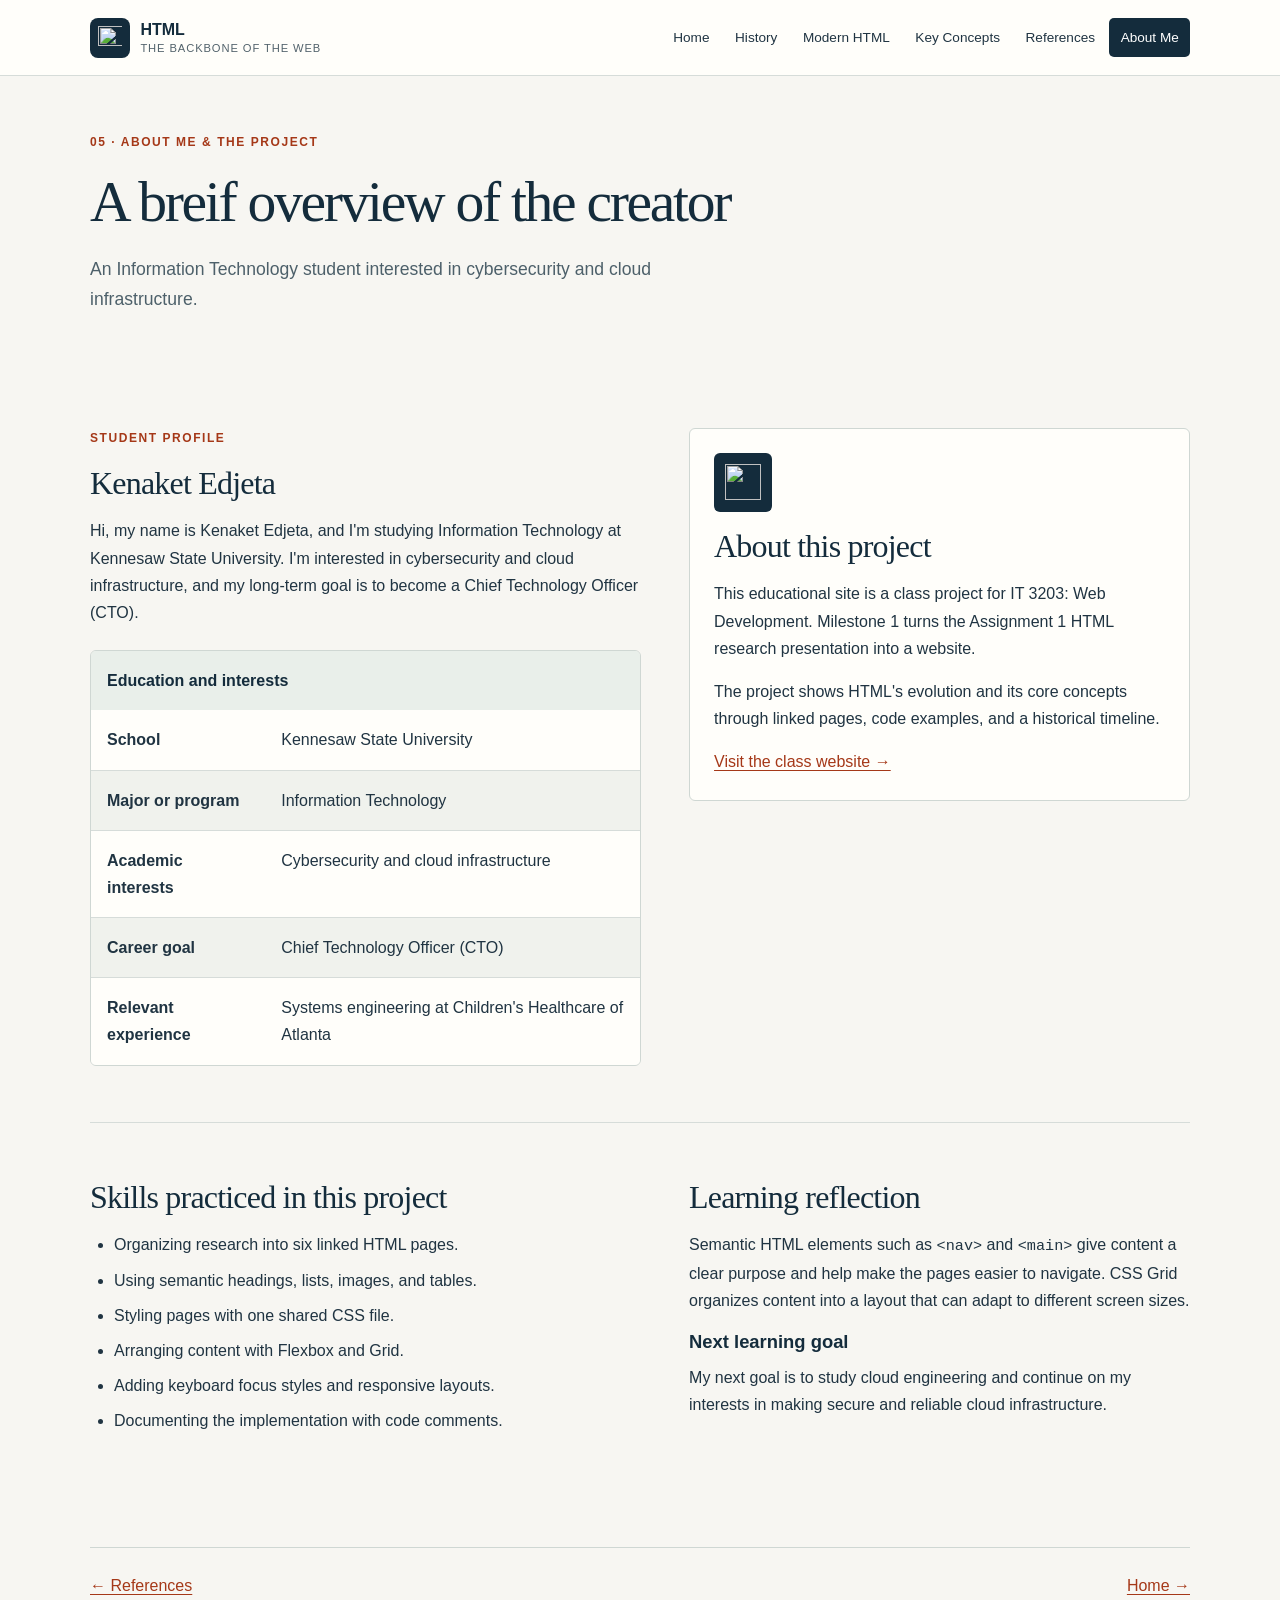
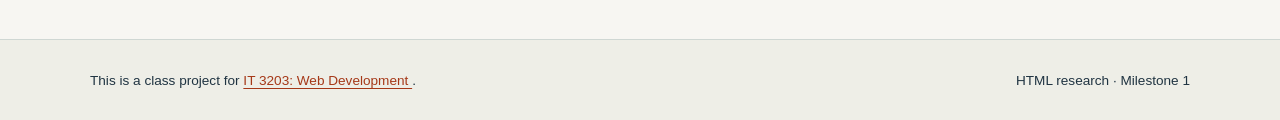
==== about.html @ 59827b37 "Add files via upload" ====
<!DOCTYPE html>
<html lang="en">
<head>
  <meta charset="UTF-8">
  <meta name="viewport" content="width=device-width, initial-scale=1.0">
  <meta name="description" content="Meet Kenaket Edjeta, an Information Technology student at Kennesaw State University interested in cybersecurity and cloud infrastructure.">
  <title>About Me | HTML: The Backbone of the Web</title>

  <!-- The css for all pages. -->
  <link rel="stylesheet" href="styles.css">
</head>
<body>
  <!-- Keyboard users can jump past the repeated menu. -->
  <a class="skip-link" href="#main-content">Skip to main content</a>

  <header class="site-header">
    <div class="container header-inner">
      <a class="brand" href="index.html">
        <img src="images/code.png" width="40" height="40" alt="">
        <span>HTML<small>The backbone of the web</small></span>
      </a>

      <!-- The same menu appears on every page. -->
      <nav aria-label="Main navigation">
        <ul class="nav-list">
          <li><a href="index.html">Home</a></li>
          <li><a href="history.html">History</a></li>
          <li><a href="modern.html">Modern HTML</a></li>
          <li><a href="concepts.html">Key Concepts</a></li>
          <li><a href="references.html">References</a></li>
          <li><a href="about.html" aria-current="page">About Me</a></li>
        </ul>
      </nav>
    </div>
  </header>

  <main id="main-content" class="container" tabindex="-1">
    <header class="page-heading">
      <p class="eyebrow">05 &middot; About me &amp; the project</p>
      <h1>A breif overview of the creator</h1>
      <p class="lead">
        An Information Technology student interested in cybersecurity
        and cloud infrastructure.
      </p>
    </header>

    <section class="section two-column" aria-labelledby="profile-title">
      <div>
        <p class="eyebrow">Student profile</p>

        <h2 id="profile-title">Kenaket Edjeta</h2>
        <p>
          Hi, my name is Kenaket Edjeta, and I'm studying Information Technology
          at Kennesaw State University. I'm interested in
          cybersecurity and cloud infrastructure, and my long-term goal
          is to become a Chief Technology Officer (CTO).
        </p>

        <div class="table-wrap">
          <table>
            <caption>Education and interests</caption>
            <tbody>
              <tr>
                <th scope="row">School</th>
                <td>Kennesaw State University</td>
              </tr>
              <tr>
                <th scope="row">Major or program</th>
                <td>Information Technology</td>
              </tr>
              <tr>
                <th scope="row">Academic interests</th>
                <td>Cybersecurity and cloud infrastructure</td>
              </tr>
              <tr>
                <th scope="row">Career goal</th>
                <td>Chief Technology Officer (CTO)</td>
              </tr>
              <tr>
                <th scope="row">Relevant experience</th>
                <td>
                  Systems engineering at Children's Healthcare of Atlanta
                </td>
              </tr>
            </tbody>
          </table>
        </div>
      </div>

      <aside class="panel" aria-labelledby="project-title">
        <span class="icon-box">
          <img src="images/code.png" width="36" height="36" alt="">
        </span>

        <h2 id="project-title">About this project</h2>
        <p>
          This educational site is a class project for IT 3203:
          Web Development. Milestone 1 turns the Assignment 1 HTML
          research presentation into a website.
        </p>
        <p>
          The project shows HTML's evolution and its core concepts
          through linked pages, code examples, and a historical timeline.
        </p>
        <p>
          <a href="https://ksuweb.github.io/IT3203/">
            Visit the class website &rarr;
          </a>
        </p>
      </aside>
    </section>

    <section class="section two-column" aria-labelledby="skills-title">
      <div>
        <h2 id="skills-title">Skills practiced in this project</h2>
        <ul>
          <li>Organizing research into six linked HTML pages.</li>
          <li>Using semantic headings, lists, images, and tables.</li>
          <li>Styling pages with one shared CSS file.</li>
          <li>Arranging content with Flexbox and Grid.</li>
          <li>Adding keyboard focus styles and responsive layouts.</li>
          <li>Documenting the implementation with code comments.</li>
        </ul>
      </div>

      <div>
        <h2>Learning reflection</h2>

        <p>
          Semantic HTML elements such as <code>&lt;nav&gt;</code> and
          <code>&lt;main&gt;</code> give content a clear purpose and help
          make the pages easier to navigate. CSS Grid organizes content into
          a layout that can adapt to different screen sizes.
        </p>

        <h3>Next learning goal</h3>
        <p>
          My next goal is to study cloud engineering and continue on my
          interests in making secure and reliable cloud infrastructure.
        </p>
      </div>
    </section>

    <nav class="page-next" aria-label="Page sequence">
      <a href="references.html">&larr; References</a>
      <a href="index.html">Home &rarr;</a>
    </nav>
  </main>

  <!-- Class project course link. -->
  <footer class="site-footer">
    <div class="container footer-inner">
      <p>
        This is a class project for
        <a href="https://ksuweb.github.io/IT3203/">
          IT 3203: Web Development
        </a>.
      </p>
      <p>HTML research &middot; Milestone 1</p>
    </div>
  </footer>
</body>
</html>
---- styles.css ----
* {
  box-sizing: border-box;
}

body {
  margin: 0;
  background: #f7f6f2;
  color: #203442;
  font-family: Arial, Helvetica, sans-serif;
  font-size: 1rem;
  line-height: 1.7;
}

h1, h2, h3, p, figure {
  margin-top: 0;
}

h1, h2, h3 {
  color: #142c3c;
  line-height: 1.15;
}

h1, h2 {
  font-family: Georgia, "Times New Roman", serif;
  font-weight: 400;
}

h1 {
  margin-bottom: 1.25rem;
  font-size: clamp(2.4rem, 5vw, 4.5rem);
  letter-spacing: -0.04em;
}

h2 {
  margin-bottom: 1rem;
  font-size: 2rem;
  letter-spacing: -0.025em;
}

h3 {
  margin-bottom: 0.75rem;
  font-size: 1.15rem;
}

a {
  color: #a53818;
  text-underline-offset: 0.2em;
}

/* Hover and keyboard-focus states make links easier to identify. */
a:hover {
  color: #173e47;
  text-decoration-thickness: 2px;
}

a:focus-visible, summary:focus-visible, [tabindex]:focus-visible {
  outline: 3px solid #a53818;
  outline-offset: 5px;
}

img {
  display: block;
  max-width: 100%;
  height: auto;
}

ul, ol {
  padding-left: 1.5rem;
}

li {
  margin-bottom: 0.5rem;
}

code, pre {
  font-family: Consolas, "Courier New", monospace;
}

code {
  font-size: 0.95em;
  overflow-wrap: anywhere;
}

pre {
  margin: 0;
  padding: 1.5rem;
  overflow-x: auto;
  color: #f6f3e9;
  background: #142c3c;
  font-size: 0.9rem;
  line-height: 1.7;
}

pre code {
  overflow-wrap: normal;
}

figcaption {
  padding-top: 0.75rem;
  color: #53636c;
  font-size: 0.85rem;
}

/* CLASS selectors style reusable parts, such as containers and buttons. */
.container {
  width: min(1100px, calc(100% - 3rem));
  margin: 0 auto;
}

.site-header {
  background: #fffefa;
  border-bottom: 1px solid #d6dcd9;
}

/* Flexbox keeps the brand and navigation aligned and allows wrapping. */
.header-inner, .brand, .nav-list, .actions, .footer-inner {
  display: flex;
  align-items: center;
  flex-wrap: wrap;
}

.header-inner {
  justify-content: space-between;
  gap: 1rem;
  padding-top: 1.1rem;
  padding-bottom: 1.1rem;
}

.brand {
  gap: 0.65rem;
  color: #142c3c;
  font-weight: 700;
  text-decoration: none;
  line-height: 1.3;
}

.brand img {
  width: 40px;
  padding: 8px;
  background: #142c3c;
  border-radius: 8px;
}

.brand small {
  display: block;
  color: #53636c;
  font-size: 0.7rem;
  font-weight: 400;
  letter-spacing: 0.08em;
  text-transform: uppercase;
}

.nav-list {
  gap: 0.2rem;
  margin: 0;
  padding: 0;
  list-style: none;
}

.nav-list li {
  margin: 0;
}

.nav-list a {
  display: block;
  padding: 0.5rem 0.7rem;
  border-radius: 5px;
  color: #203442;
  font-size: 0.85rem;
  text-decoration: none;
}

.nav-list a:hover {
  background: #edf0ec;
}

.nav-list a[aria-current="page"] {
  background: #142c3c;
  color: #fff;
}

.skip-link {
  position: absolute;
  top: -100px;
  left: 1rem;
  z-index: 10;
  padding: 0.6rem 1rem;
  background: #fff;
}

.skip-link:focus {
  top: 0.5rem;
}

/* Grid provides the main two-column layouts. */
.hero, .two-column {
  display: grid;
  grid-template-columns: 1.1fr 1fr;
  align-items: center;
  gap: 3rem;
}

.hero {
  padding-top: 4.5rem;
  padding-bottom: 4rem;
}

.eyebrow {
  margin-bottom: 1rem;
  color: #a53818;
  font-size: 0.75rem;
  font-weight: 700;
  letter-spacing: 0.13em;
  text-transform: uppercase;
}

.lead {
  max-width: 65ch;
  color: #4d606a;
  font-size: 1.1rem;
}

.actions {
  gap: 1rem;
  margin-top: 1.75rem;
}

.button {
  display: inline-block;
  padding: 0.7rem 1.1rem;
  border: 1px solid #a53818;
  border-radius: 5px;
  background: #a53818;
  color: #fff;
  font-weight: 700;
  text-decoration: none;
}

.button:hover {
  border-color: #142c3c;
  background: #142c3c;
  color: #fff;
}

.code-window {
  min-width: 0;
  overflow: hidden;
  border: 1px solid #203442;
  border-radius: 10px;
  background: #142c3c;
  box-shadow: 10px 10px 0 #e7e5dd;
}

.code-title {
  margin: 0;
  padding: 0.8rem 1.5rem;
  border-bottom: 1px solid #3b515e;
  color: #e8cbae;
  font-family: Consolas, "Courier New", monospace;
  font-size: 0.8rem;
}

.code-window figcaption {
  padding: 0.85rem 1.5rem;
  border-top: 1px solid #3b515e;
  color: #c6d5d9;
}

.milestones {
  display: grid;
  grid-template-columns: repeat(4, 1fr);
  margin: 0;
  padding: 1.6rem 0;
  border-top: 1px solid #cfd7d3;
  border-bottom: 1px solid #cfd7d3;
  list-style: none;
}

.milestones li {
  margin: 0;
  padding: 0 1rem;
  border-right: 1px solid #cfd7d3;
  color: #53636c;
  font-size: 0.85rem;
}

.milestones li:last-child {
  border-right: 0;
}

.milestones strong {
  display: block;
  color: #142c3c;
  font-family: Georgia, "Times New Roman", serif;
  font-size: 1.65rem;
  font-weight: 400;
}

.section {
  padding-top: 3.5rem;
  padding-bottom: 3.5rem;
}

.section + .section {
  border-top: 1px solid #d6dcd9;
}

.section-heading {
  max-width: 65ch;
  margin-bottom: 2rem;
}

.contents-list {
  display: grid;
  grid-template-columns: 1fr 1fr;
  gap: 0 2rem;
  margin: 0;
  padding: 0;
  list-style: none;
}

.contents-list li {
  margin: 0;
  border-top: 1px solid #cfd7d3;
}

.contents-list a {
  display: grid;
  grid-template-columns: 2rem 1fr auto;
  gap: 0.8rem;
  padding: 1.2rem 0.5rem;
  color: #142c3c;
  text-decoration: none;
}

.contents-list a:hover {
  background: #eeede5;
}

.contents-list strong, .contents-list small {
  display: block;
}

.contents-list small {
  color: #53636c;
  font-size: 0.85rem;
}

.number {
  color: #a53818;
  font-family: Consolas, "Courier New", monospace;
  font-size: 0.8rem;
}

.term-list {
  display: flex;
  flex-wrap: wrap;
  gap: 0.6rem;
  margin: 1.2rem 0 0;
  padding: 0;
  list-style: none;
}

.term-list li {
  margin: 0;
}

.term-list a {
  display: block;
  padding: 0.35rem 0.8rem;
  border: 1px solid #c5cec9;
  border-radius: 4px;
  background: #fffefa;
  color: #203442;
  font-size: 0.85rem;
  text-decoration: none;
}

.term-list a:hover {
  background: #e6ede8;
}

.page-heading {
  max-width: 850px;
  padding-top: 3.5rem;
  padding-bottom: 2.5rem;
}

.page-heading h1 {
  font-size: clamp(2.5rem, 4.5vw, 3.8rem);
}

.two-column {
  align-items: start;
}

.portrait {
  max-width: 240px;
  margin: 0 auto;
}

.portrait img {
  border: 1px solid #cfd7d3;
  border-radius: 8px;
}

.note {
  margin-top: 1.5rem;
  padding: 1.25rem 1.5rem;
  border-left: 4px solid #22615b;
  background: #e9efea;
}

.note p:last-child, .panel p:last-child {
  margin-bottom: 0;
}

.table-wrap {
  overflow-x: auto;
  margin-top: 1.5rem;
  border: 1px solid #cfd7d3;
  border-radius: 6px;
}

table {
  width: 100%;
  border-collapse: collapse;
  background: #fffefa;
  text-align: left;
}

caption {
  padding: 1rem;
  background: #e9efea;
  color: #142c3c;
  font-weight: 700;
  text-align: left;
}

th, td {
  padding: 1rem;
  border-bottom: 1px solid #d6dcd9;
  vertical-align: top;
}

thead {
  background: #142c3c;
  color: #fff;
}

tbody tr:nth-child(even) {
  background: #f0f2ed;
}

tbody tr:last-child th, tbody tr:last-child td {
  border-bottom: 0;
}

.panel-grid, .concept-grid {
  display: grid;
  grid-template-columns: repeat(2, minmax(0, 1fr));
  gap: 1.25rem;
}

.panel, .concept {
  min-width: 0;
  padding: 1.5rem;
  border: 1px solid #cfd7d3;
  border-radius: 6px;
  background: #fffefa;
}

.icon-box {
  display: inline-block;
  margin-bottom: 1rem;
  padding: 0.7rem;
  border-radius: 6px;
  background: #142c3c;
}

.icon-box img {
  width: 36px;
  height: 36px;
}

.concept {
  scroll-margin-top: 1rem;
}

.concept code, .example {
  color: #87371e;
}

.concept .number {
  display: block;
  margin-bottom: 0.7rem;
}

.source-note {
  margin-top: 1.5rem;
  color: #53636c;
  font-size: 0.85rem;
}

.reference-list li {
  margin-bottom: 1.5rem;
  padding-left: 0.4rem;
  overflow-wrap: anywhere;
}

.reference-list p {
  margin: 0.3rem 0 0;
  color: #53636c;
}

.page-next {
  display: flex;
  justify-content: space-between;
  flex-wrap: wrap;
  gap: 1rem;
  margin: 2.5rem 0;
  padding-top: 1.5rem;
  border-top: 1px solid #cfd7d3;
}

.site-footer {
  margin-top: 1.5rem;
  padding: 1.8rem 0;
  border-top: 1px solid #cfd7d3;
  background: #eeeee7;
  font-size: 0.85rem;
}

.footer-inner {
  justify-content: space-between;
  gap: 0.75rem;
}

.footer-inner p {
  margin: 0;
}

/* ID selector: uniquely styles the homepage introduction. */
#home-intro h1 span {
  color: #a53818;
}

/* A single breakpoint stacks columns and keeps navigation visible on phones. */
@media (max-width: 760px) {
  .container {
    width: calc(100% - 2rem);
  }

  .header-inner {
    align-items: flex-start;
  }

  .header-inner nav {
    width: 100%;
  }

  .nav-list {
    gap: 0.15rem;
  }

  .nav-list a {
    padding: 0.5rem 0.6rem;
  }

  .hero, .two-column, .contents-list, .panel-grid, .concept-grid {
    grid-template-columns: 1fr;
    gap: 1.5rem;
  }

  .hero, .page-heading {
    padding-top: 2.5rem;
  }

  .hero, .section {
    padding-bottom: 2.5rem;
  }

  .milestones {
    grid-template-columns: repeat(2, 1fr);
    gap: 1.25rem 0;
  }

  .milestones li:nth-child(2) {
    border-right: 0;
  }

  .portrait {
    margin-left: 0;
  }

  th, td {
    padding: 0.7rem;
  }
}
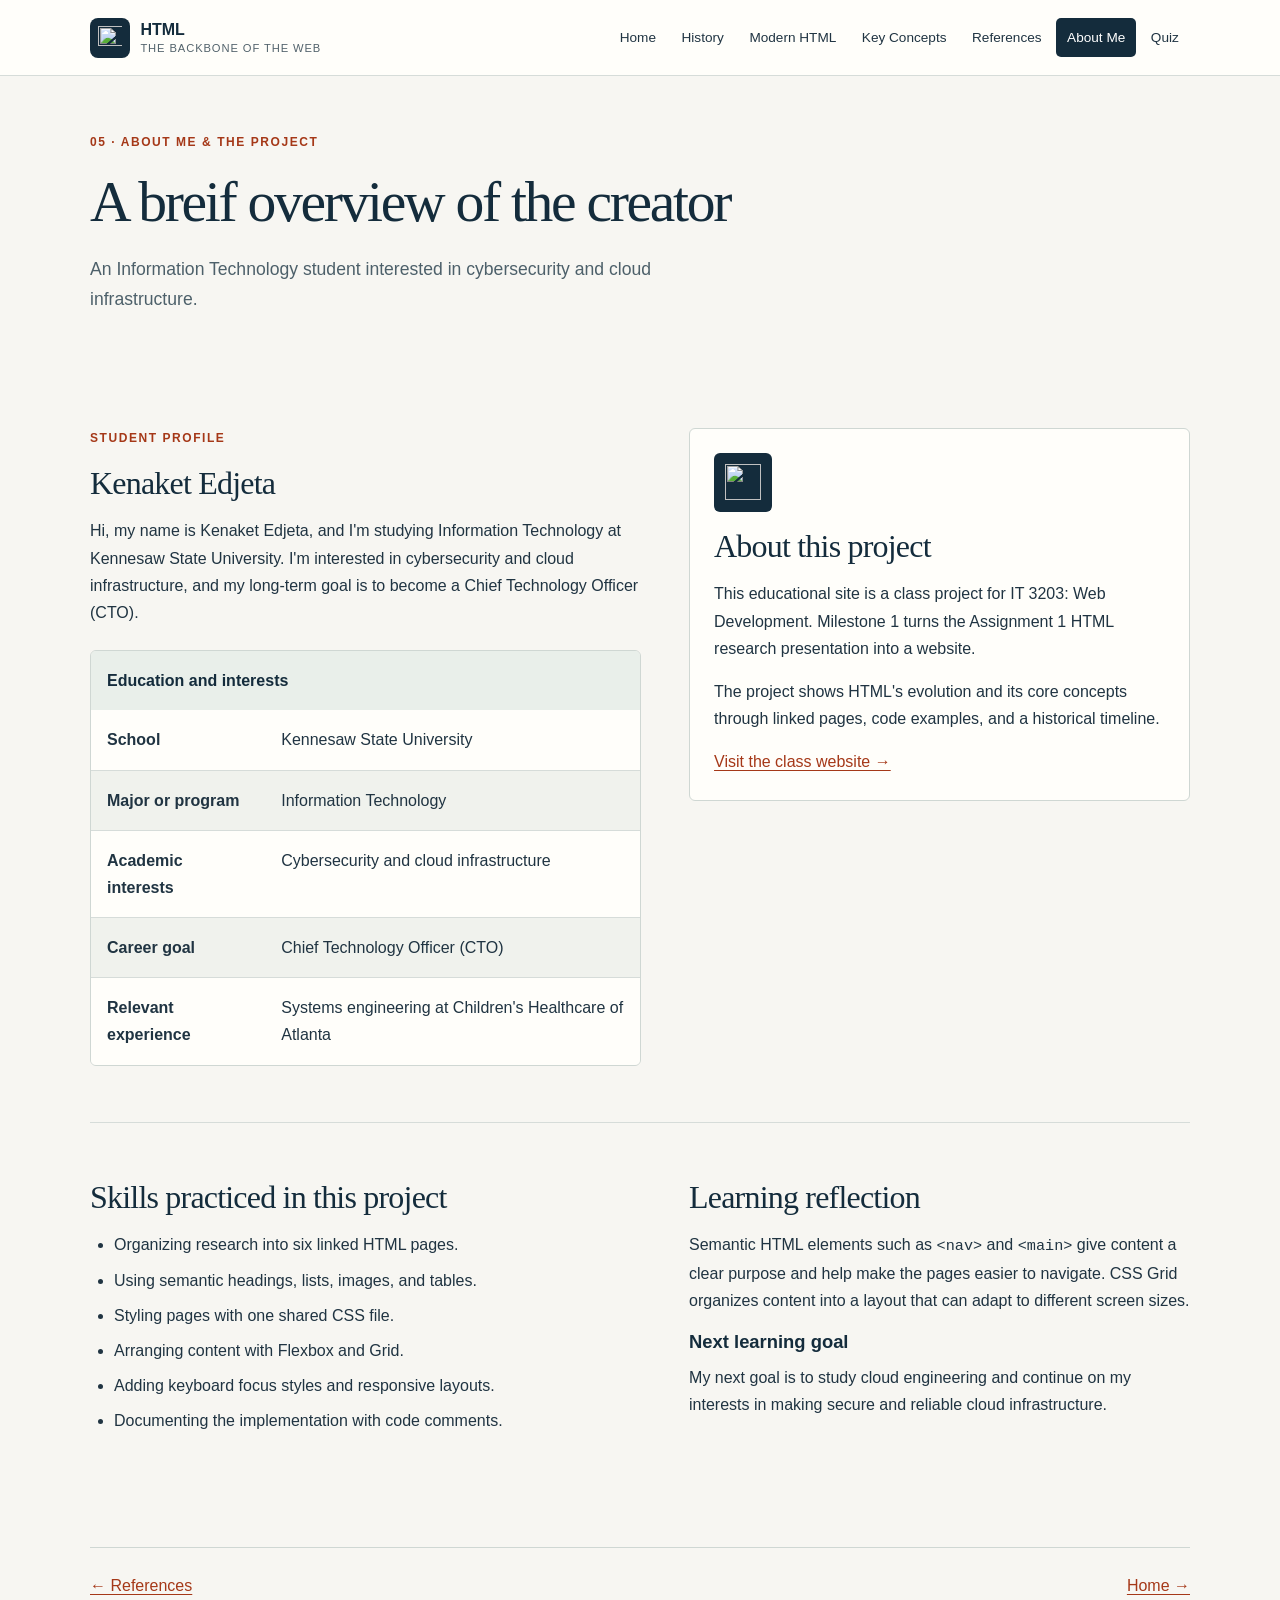
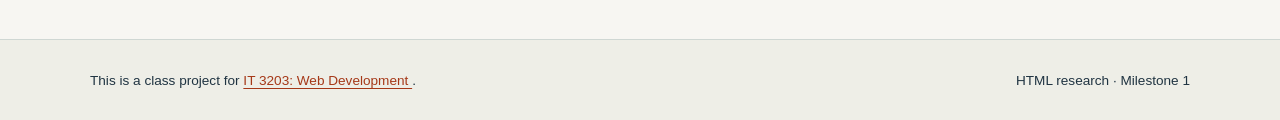
==== commit 5ca0041c: "Add quiz link to navigation in about.html" ====
--- a/about.html
+++ b/about.html
@@ -29,6 +29,7 @@
           <li><a href="concepts.html">Key Concepts</a></li>
           <li><a href="references.html">References</a></li>
           <li><a href="about.html" aria-current="page">About Me</a></li>
+          <li><a href="quiz.html">Quiz</a></li>
         </ul>
       </nav>
     </div>
@@ -160,4 +161,4 @@
     </div>
   </footer>
 </body>
-</html>+</html>
--- a/styles.css
+++ b/styles.css
@@ -596,4 +596,664 @@
   th, td {
     padding: 0.7rem;
   }
-}+}
+
+/* ==========================================================
+   QUIZ PAGE STYLES (Milestone 2)
+   Used by quiz.html. These rules are added at the END of this file so
+   every page still shares one stylesheet. They reuse the site's colors,
+   fonts, and spacing: navy #142c3c, rust #a53818, teal #22615b.
+   ========================================================== */
+
+/* quiz.js shows and hides parts of the page with the hidden attribute.
+   This rule makes sure hidden always wins, even on grid and flex elements. */
+[hidden] {
+  display: none !important;
+}
+
+/* Hides text visually but keeps it available to screen readers. */
+.visually-hidden {
+  position: absolute;
+  width: 1px;
+  height: 1px;
+  overflow: hidden;
+  clip: rect(0 0 0 0);
+  white-space: nowrap;
+}
+
+/* ---------- Start panel: rules and the Start button ---------- */
+.quiz-facts {
+  display: grid;
+  grid-template-columns: repeat(3, 1fr);
+  margin: 0 0 2rem;
+  padding: 1.6rem 0;
+  border-top: 1px solid #cfd7d3;
+  border-bottom: 1px solid #cfd7d3;
+  list-style: none;
+}
+
+.quiz-facts li {
+  margin: 0;
+  padding: 0 1.25rem;
+  border-right: 1px solid #cfd7d3;
+  color: #53636c;
+  font-size: 0.85rem;
+}
+
+.quiz-facts li:first-child {
+  padding-left: 0;
+}
+
+.quiz-facts li:last-child {
+  border-right: 0;
+}
+
+.quiz-facts strong {
+  display: block;
+  color: #142c3c;
+  font-family: Georgia, "Times New Roman", serif;
+  font-size: 1.65rem;
+  font-weight: 400;
+}
+
+.quiz-intro {
+  display: grid;
+  grid-template-columns: 1.1fr 1fr;
+  gap: 3rem;
+  align-items: start;
+  padding-bottom: 3.5rem;
+}
+
+.quiz-intro ul {
+  margin-top: 0;
+}
+
+.quiz-intro .note {
+  margin-top: 0;
+}
+
+/* ---------- Sticky status bar: timer, progress, pass mark ---------- */
+.quiz-bar {
+  position: sticky;
+  top: 0.75rem;
+  z-index: 5;
+  display: grid;
+  grid-template-columns: auto 1fr auto;
+  align-items: center;
+  gap: 2rem;
+  margin-bottom: 1.5rem;
+  padding: 0.85rem 1.5rem;
+  border: 1px solid #203442;
+  border-radius: 8px;
+  background: #142c3c;
+  color: #fff;
+  box-shadow: 6px 6px 0 #e7e5dd;
+}
+
+.quiz-label {
+  display: block;
+  color: #c6d5d9;
+  font-size: 0.7rem;
+  letter-spacing: 0.1em;
+  text-transform: uppercase;
+}
+
+.timer-value {
+  display: block;
+  font-family: Consolas, "Courier New", monospace;
+  font-size: 1.9rem;
+  font-weight: 700;
+  line-height: 1.2;
+}
+
+.quiz-bar strong {
+  display: block;
+  font-family: Georgia, "Times New Roman", serif;
+  font-size: 1.4rem;
+  font-weight: 400;
+  line-height: 1.3;
+}
+
+.progress-track {
+  height: 10px;
+  margin-top: 0.45rem;
+  overflow: hidden;
+  border-radius: 5px;
+  background: #3b515e;
+}
+
+.progress-fill {
+  height: 100%;
+  background: #7fc3b5;
+}
+
+/* Under one minute left: the bar turns rust so the warning is hard to miss. */
+.quiz-bar.is-low {
+  border-color: #a53818;
+  background: #a53818;
+}
+
+.quiz-bar.is-low .quiz-label {
+  color: #fbe3d9;
+}
+
+.quiz-bar.is-low .progress-track {
+  background: #7d2a12;
+}
+
+.quiz-bar.is-low .progress-fill {
+  background: #fff;
+}
+
+/* ---------- Question cards ---------- */
+.quiz-form {
+  display: grid;
+  gap: 1.25rem;
+}
+
+.question {
+  min-width: 0;
+  margin: 0;
+  padding: 1.5rem;
+  border: 1px solid #cfd7d3;
+  border-radius: 6px;
+  background: #fffefa;
+}
+
+/* A float lets the legend sit inside the card like normal content. */
+.question legend {
+  float: left;
+  width: 100%;
+  margin: 0 0 1rem;
+  padding: 0;
+}
+
+.question legend + * {
+  clear: both;
+}
+
+.q-head {
+  display: flex;
+  align-items: center;
+  flex-wrap: wrap;
+  gap: 0.6rem;
+  margin-bottom: 0.6rem;
+}
+
+.q-head .number {
+  margin-right: auto;
+}
+
+.q-type {
+  padding: 0.15rem 0.6rem;
+  border: 1px solid #c5cec9;
+  border-radius: 4px;
+  background: #f0f2ed;
+  color: #53636c;
+  font-size: 0.72rem;
+  font-weight: 700;
+  letter-spacing: 0.08em;
+  text-transform: uppercase;
+}
+
+.q-type.is-multi {
+  border-color: #22615b;
+  background: #e9efea;
+  color: #1b4f4a;
+}
+
+.q-text {
+  display: block;
+  color: #142c3c;
+  font-size: 1.15rem;
+  font-weight: 700;
+  line-height: 1.4;
+}
+
+/* ---------- Answer controls ---------- */
+.choices {
+  display: grid;
+  gap: 0.6rem;
+  margin: 0;
+  padding: 0;
+  list-style: none;
+}
+
+.choice {
+  display: flex;
+  align-items: flex-start;
+  gap: 0.75rem;
+  margin: 0;
+  padding: 0.75rem 1rem;
+  border: 1px solid #c5cec9;
+  border-radius: 5px;
+  background: #fff;
+  cursor: pointer;
+}
+
+.choice:hover {
+  border-color: #142c3c;
+  background: #eeede5;
+}
+
+.choice input {
+  flex: none;
+  width: 1.15rem;
+  height: 1.15rem;
+  margin: 0.2rem 0 0;
+  accent-color: #22615b;
+}
+
+/* The selected row gets a teal edge, so it is obvious without hunting for the dot. */
+.choice:has(input:checked) {
+  border-color: #22615b;
+  background: #e9efea;
+  box-shadow: inset 4px 0 0 #22615b;
+}
+
+.choice:has(input:focus-visible) {
+  outline: 3px solid #a53818;
+  outline-offset: 3px;
+}
+
+.choice-key {
+  flex: none;
+  min-width: 1.2rem;
+  color: #a53818;
+  font-family: Consolas, "Courier New", monospace;
+  font-weight: 700;
+}
+
+.choice-text {
+  flex: 1;
+}
+
+.blank-label {
+  display: block;
+  margin-bottom: 0.4rem;
+  color: #53636c;
+  font-size: 0.85rem;
+}
+
+input[type="text"] {
+  display: block;
+  width: min(100%, 22rem);
+  padding: 0.7rem 0.9rem;
+  border: 1px solid #7b8c88;
+  border-radius: 5px;
+  background: #fff;
+  color: #142c3c;
+  font: inherit;
+}
+
+input[type="text"]::placeholder {
+  color: #7b8c88;
+}
+
+input[type="text"]:hover {
+  border-color: #142c3c;
+}
+
+input[type="text"]:focus {
+  border-color: #142c3c;
+  outline: 3px solid #a53818;
+  outline-offset: 2px;
+}
+
+/* ---------- Buttons (extends the site's .button) ---------- */
+button.button {
+  font: inherit;
+  font-weight: 700;
+  line-height: 1.4;
+  cursor: pointer;
+}
+
+.button:focus-visible {
+  outline: 3px solid #a53818;
+  outline-offset: 4px;
+}
+
+.button-secondary {
+  background: #fffefa;
+  color: #142c3c;
+  border-color: #142c3c;
+}
+
+.button-secondary:hover {
+  background: #142c3c;
+  color: #fff;
+}
+
+.button:disabled {
+  border-color: #c5cec9;
+  background: #e4e8e5;
+  color: #6d7c82;
+  cursor: not-allowed;
+}
+
+.quiz-actions {
+  display: flex;
+  align-items: center;
+  flex-wrap: wrap;
+  gap: 1rem;
+  margin-top: 2rem;
+  padding-top: 1.5rem;
+  border-top: 1px solid #cfd7d3;
+}
+
+.quiz-actions .action-note {
+  flex-basis: 100%;
+  margin: 0;
+  color: #53636c;
+  font-size: 0.85rem;
+}
+
+/* ---------- Results panel ---------- */
+.result-summary {
+  margin-bottom: 1.5rem;
+  padding: 1.75rem;
+  border: 1px solid #cfd7d3;
+  border-top: 8px solid #22615b;
+  border-radius: 6px;
+  background: #fffefa;
+}
+
+.result-summary.is-fail {
+  border-top-color: #a53818;
+}
+
+.result-summary .actions {
+  margin-top: 0;
+}
+
+.result-top {
+  display: flex;
+  align-items: center;
+  flex-wrap: wrap;
+  gap: 1.25rem 2rem;
+}
+
+.badge {
+  display: inline-block;
+  padding: 0.35rem 1rem;
+  border-radius: 999px;
+  background: #22615b;
+  color: #fff;
+  font-size: 0.85rem;
+  font-weight: 700;
+  letter-spacing: 0.12em;
+}
+
+.badge.is-fail {
+  background: #a53818;
+}
+
+.score {
+  margin: 0;
+  color: #142c3c;
+  font-family: Georgia, "Times New Roman", serif;
+  font-size: 4rem;
+  letter-spacing: -0.04em;
+  line-height: 1;
+}
+
+.score small {
+  color: #53636c;
+  font-size: 1.5rem;
+  letter-spacing: 0;
+}
+
+.result-message {
+  margin: 0;
+  color: #203442;
+  font-size: 1.1rem;
+}
+
+.result-stats {
+  display: grid;
+  grid-template-columns: repeat(4, 1fr);
+  margin: 1.5rem 0;
+  padding: 1.2rem 0;
+  border-top: 1px solid #cfd7d3;
+  border-bottom: 1px solid #cfd7d3;
+}
+
+.result-stats div {
+  padding: 0 1rem;
+  border-right: 1px solid #cfd7d3;
+}
+
+.result-stats div:first-child {
+  padding-left: 0;
+}
+
+.result-stats div:last-child {
+  border-right: 0;
+}
+
+.result-stats dt {
+  color: #53636c;
+  font-size: 0.75rem;
+  letter-spacing: 0.1em;
+  text-transform: uppercase;
+}
+
+.result-stats dd {
+  margin: 0;
+  color: #142c3c;
+  font-family: Georgia, "Times New Roman", serif;
+  font-size: 1.5rem;
+}
+
+.chip-label {
+  margin-bottom: 0.6rem;
+  color: #53636c;
+  font-size: 0.85rem;
+}
+
+.score-chips {
+  display: flex;
+  flex-wrap: wrap;
+  gap: 0.5rem;
+  margin: 0 0 1.5rem;
+  padding: 0;
+  list-style: none;
+}
+
+.score-chips li {
+  margin: 0;
+}
+
+.score-chips a {
+  display: block;
+  min-width: 4rem;
+  padding: 0.35rem 0.7rem;
+  border: 1px solid #22615b;
+  border-radius: 4px;
+  background: #e9efea;
+  color: #1b4f4a;
+  font-family: Consolas, "Courier New", monospace;
+  font-size: 0.85rem;
+  font-weight: 700;
+  text-align: center;
+  text-decoration: none;
+}
+
+.score-chips a.is-wrong {
+  border-color: #a53818;
+  background: #fbebe5;
+  color: #87371e;
+}
+
+.score-chips a:hover {
+  box-shadow: 0 0 0 2px #142c3c;
+}
+
+/* ---------- Per-question feedback after submitting ---------- */
+.question.is-correct {
+  border-left: 6px solid #22615b;
+}
+
+.question.is-incorrect {
+  border-left: 6px solid #a53818;
+}
+
+.q-status {
+  padding: 0.15rem 0.7rem;
+  border-radius: 4px;
+  color: #fff;
+  font-size: 0.78rem;
+  font-weight: 700;
+  letter-spacing: 0.06em;
+  text-transform: uppercase;
+}
+
+.is-correct .q-status {
+  background: #22615b;
+}
+
+.is-incorrect .q-status {
+  background: #a53818;
+}
+
+/* The :has() copies are needed so these colors beat the "selected" teal style above. */
+.choice.is-right, .choice.is-right:has(input:checked) {
+  border-color: #22615b;
+  background: #e9efea;
+  box-shadow: inset 4px 0 0 #22615b;
+}
+
+.choice.is-wrong, .choice.is-wrong:has(input:checked) {
+  border-color: #a53818;
+  background: #fbebe5;
+  box-shadow: inset 4px 0 0 #a53818;
+}
+
+.choice.is-missed {
+  border: 1px dashed #22615b;
+  background: #fff;
+}
+
+.choice-tag {
+  flex: none;
+  align-self: center;
+  font-size: 0.78rem;
+  font-weight: 700;
+  letter-spacing: 0.04em;
+}
+
+.is-right .choice-tag, .is-missed .choice-tag {
+  color: #1b4f4a;
+}
+
+.is-wrong .choice-tag {
+  color: #87371e;
+}
+
+.choice.is-locked {
+  cursor: default;
+}
+
+.choice.is-locked:hover {
+  border-color: #c5cec9;
+  background: #fff;
+}
+
+.choice.is-right:hover, .choice.is-right:has(input:checked):hover {
+  border-color: #22615b;
+  background: #e9efea;
+}
+
+.choice.is-wrong:hover, .choice.is-wrong:has(input:checked):hover {
+  border-color: #a53818;
+  background: #fbebe5;
+}
+
+input[type="text"].is-right {
+  border: 2px solid #22615b;
+  background: #e9efea;
+}
+
+input[type="text"].is-wrong {
+  border: 2px solid #a53818;
+  background: #fbebe5;
+}
+
+.feedback {
+  margin: 1rem 0 0;
+  padding: 0.85rem 1.1rem;
+  border-left: 4px solid #22615b;
+  background: #e9efea;
+  font-size: 0.95rem;
+}
+
+.is-incorrect .feedback {
+  border-left-color: #a53818;
+  background: #fbebe5;
+}
+
+.feedback p {
+  margin: 0;
+}
+
+.feedback p + p {
+  margin-top: 0.3rem;
+}
+
+.feedback a {
+  font-weight: 700;
+}
+
+/* ---------- Small screens ---------- */
+@media (max-width: 760px) {
+  .quiz-facts {
+    grid-template-columns: 1fr;
+    gap: 1rem;
+  }
+
+  .quiz-facts li, .quiz-facts li:first-child {
+    padding: 0;
+    border-right: 0;
+  }
+
+  .quiz-intro {
+    grid-template-columns: 1fr;
+    gap: 1.5rem;
+  }
+
+  /* Compact one-row bar so it does not cover much of a small screen while sticky. */
+  .quiz-bar {
+    grid-template-columns: auto 1fr;
+    gap: 1rem;
+    padding: 0.6rem 1rem;
+  }
+
+  .quiz-pass {
+    display: none;
+  }
+
+  .timer-value {
+    font-size: 1.5rem;
+  }
+
+  .result-stats {
+    grid-template-columns: 1fr 1fr;
+    gap: 1rem 0;
+  }
+
+  .result-stats div:nth-child(2) {
+    border-right: 0;
+  }
+
+  .result-stats div:nth-child(3) {
+    padding-left: 0;
+  }
+
+  .score {
+    font-size: 3rem;
+  }
+
+  .question {
+    padding: 1.1rem;
+  }
+}
